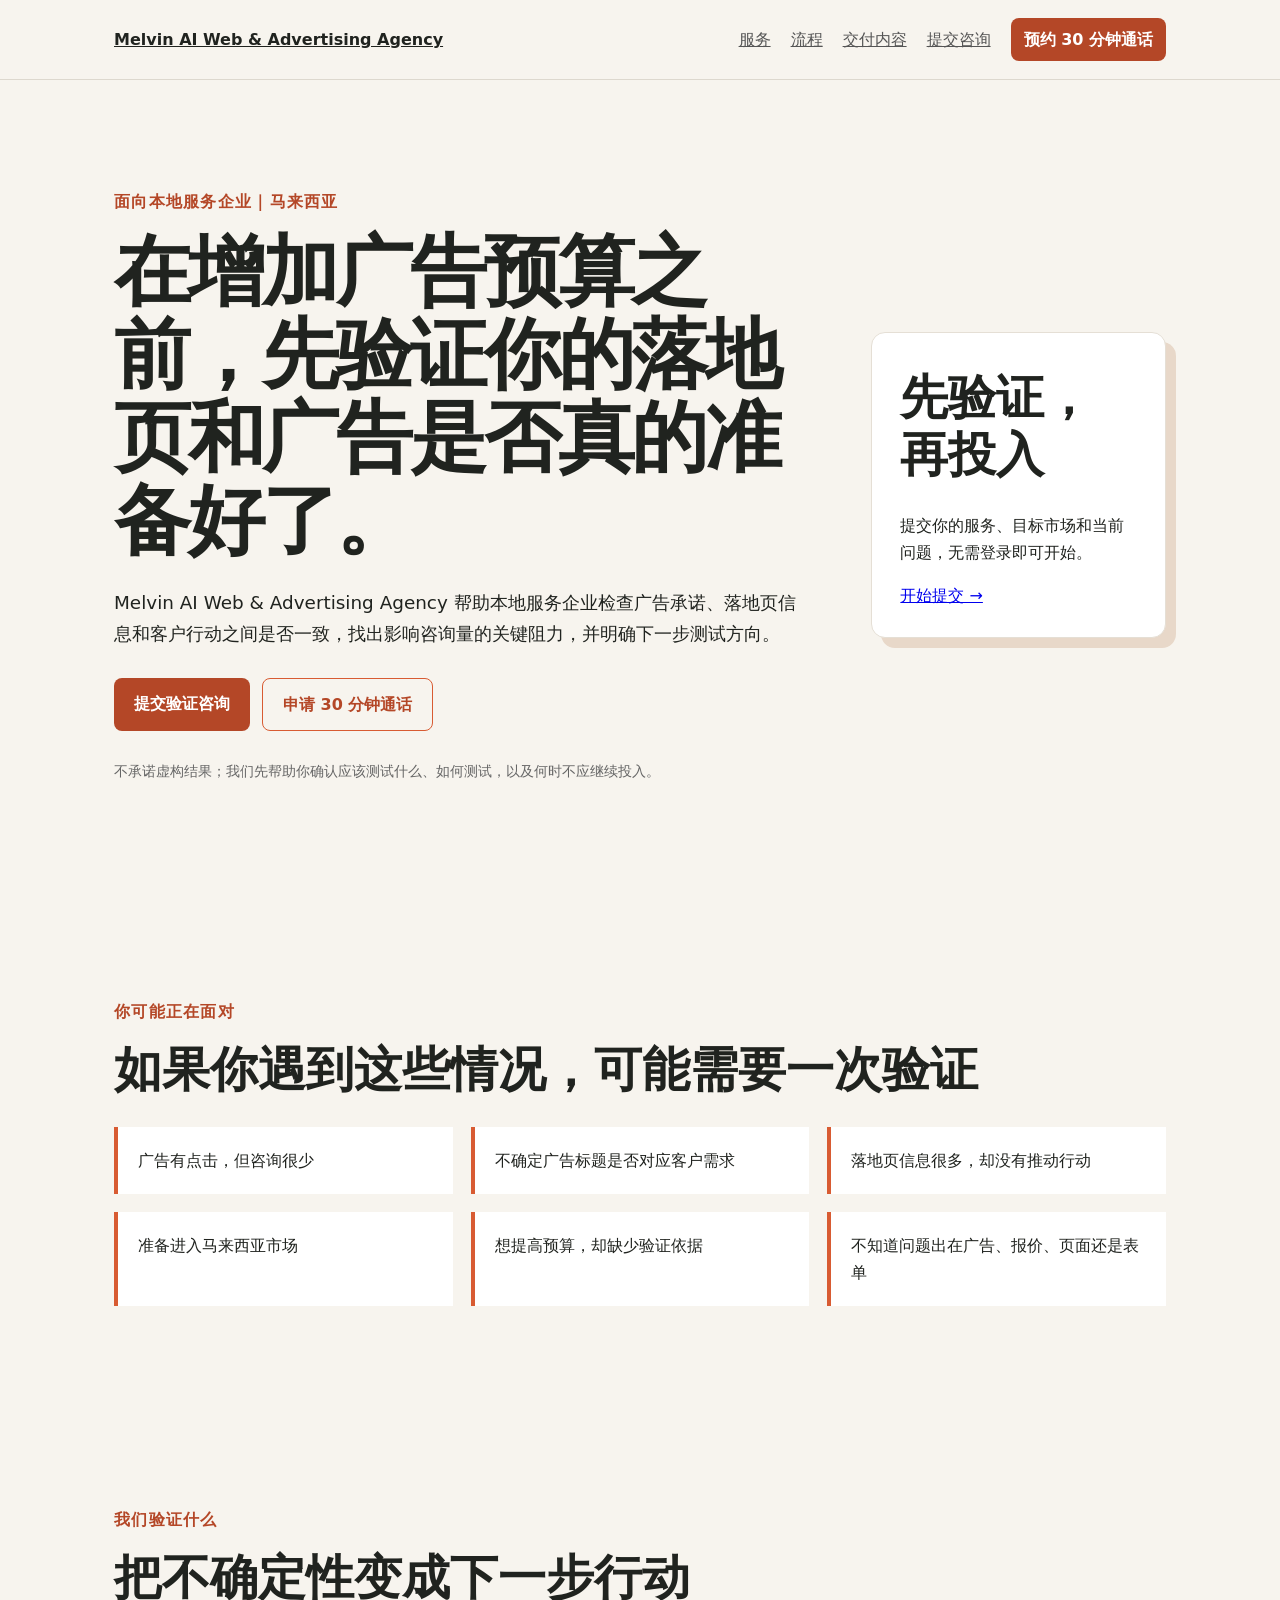
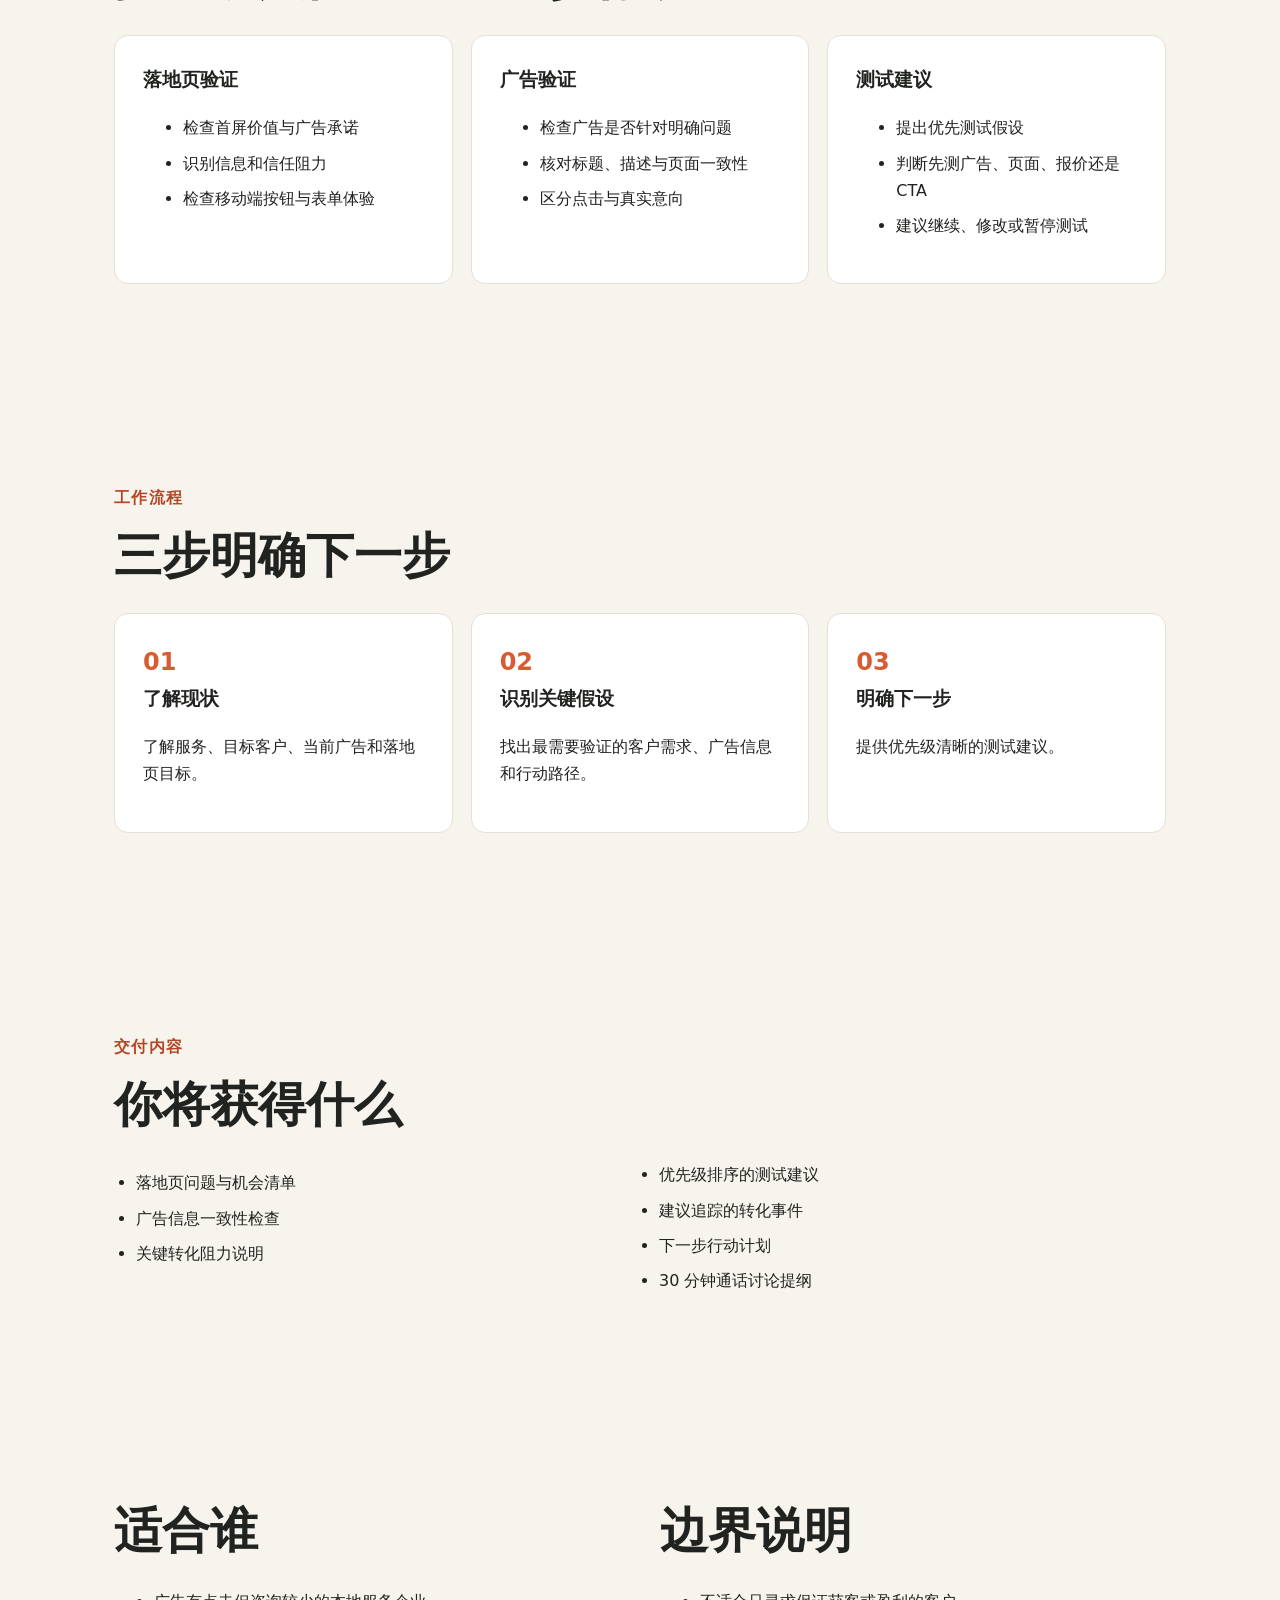
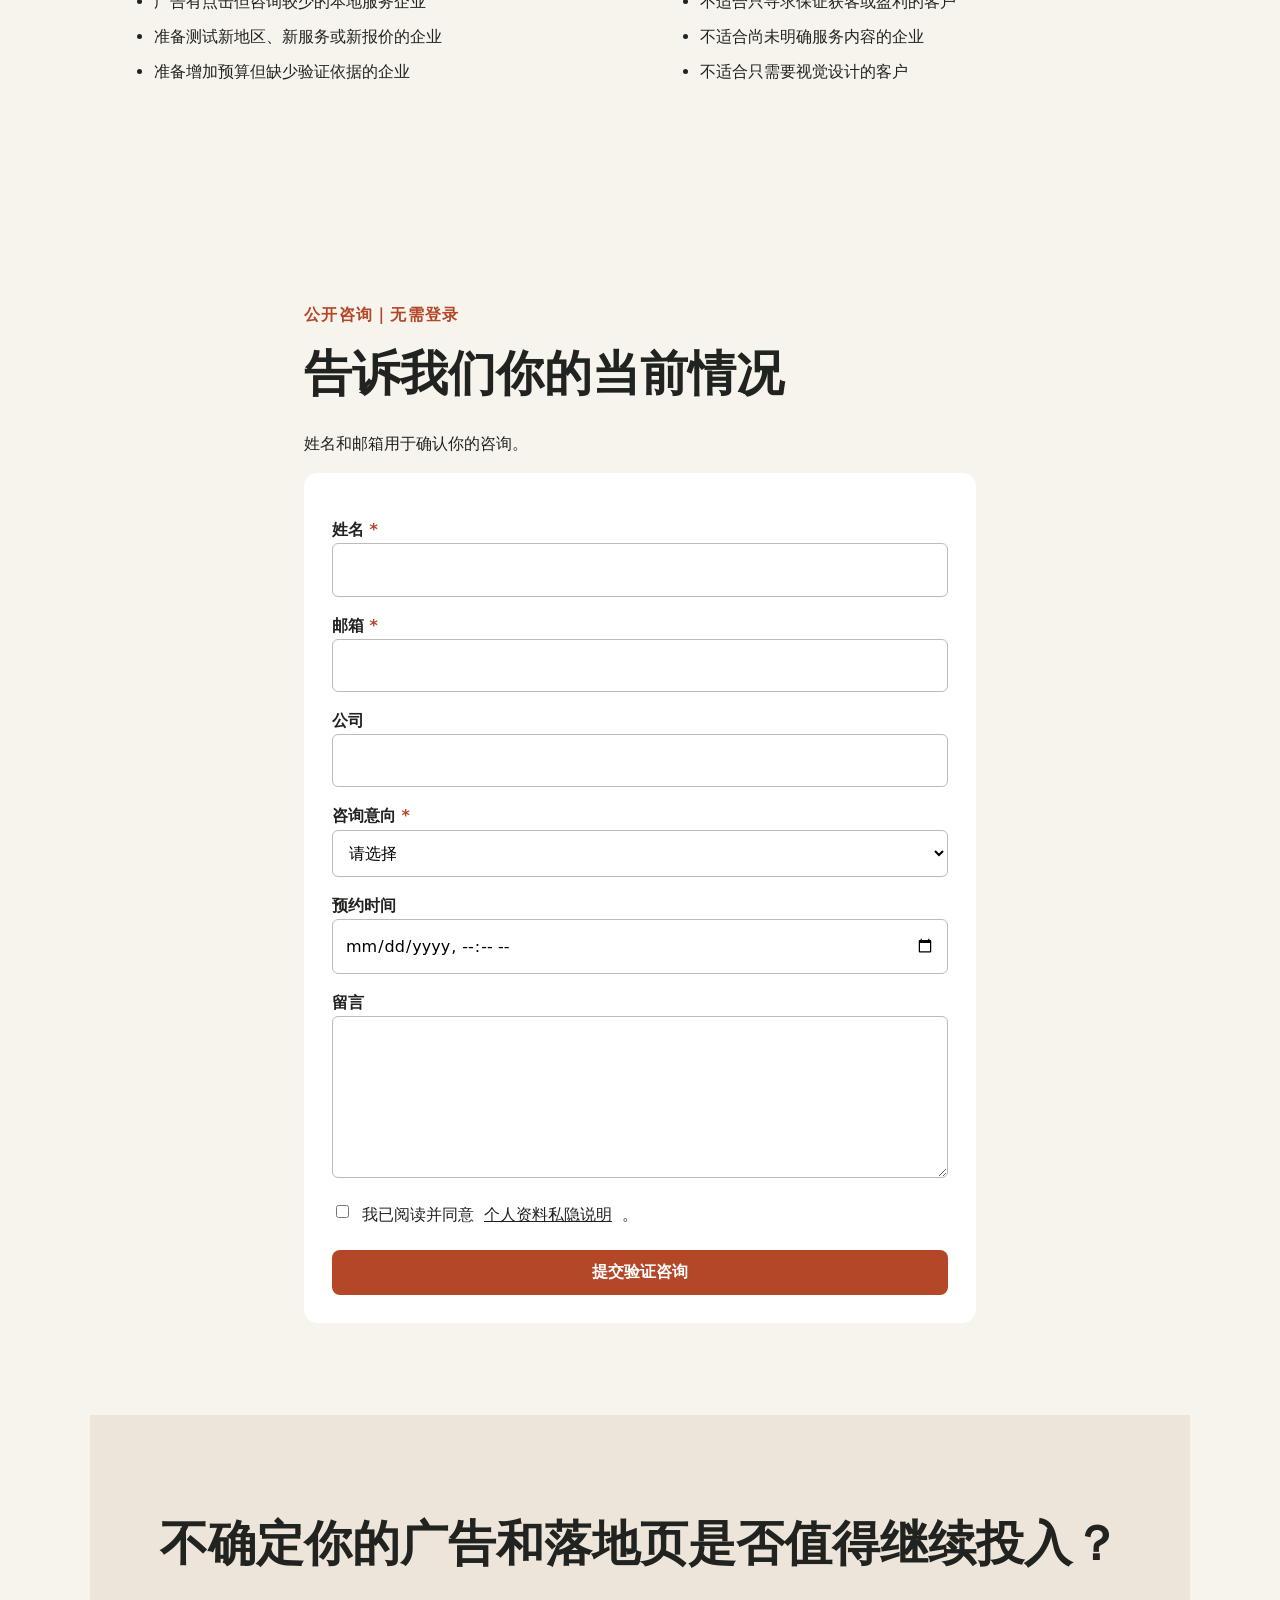
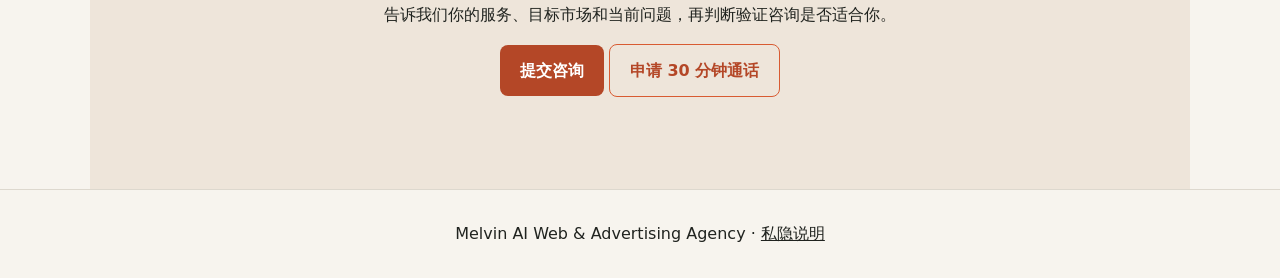
==== public_site/index.html @ 27727277 "feat: launch public lead experiment" ====
<!doctype html>
<html lang="zh-CN">
<head>
<meta charset="UTF-8">
<meta name="viewport" content="width=device-width, initial-scale=1">
<link rel="icon" href="data:,">
<meta name="robots" content="noindex, nofollow">
<title>Melvin AI Web & Advertising Agency</title>
<meta name="description" content="为马来西亚本地服务企业验证 Landing Page 与广告信息，提交咨询或申请 30 分钟通话。">
<link rel="stylesheet" href="styles.css">
</head>
<body>
<header><nav><a class="brand" href="#top">Melvin AI Web & Advertising Agency</a><div class="nav-links"><a href="#services">服务</a><a href="#process">流程</a><a href="#deliverables">交付内容</a><a href="#lead-form">提交咨询</a><a class="button small" data-lead-intent="booking" href="#lead-form">预约 30 分钟通话</a></div></nav></header>
<main id="top">
<section class="hero"><div><p class="eyebrow">面向本地服务企业｜马来西亚</p><h1>在增加广告预算之前，先验证你的落地页和广告是否真的准备好了。</h1><p class="lead">Melvin AI Web & Advertising Agency 帮助本地服务企业检查广告承诺、落地页信息和客户行动之间是否一致，找出影响咨询量的关键阻力，并明确下一步测试方向。</p><div class="actions"><a class="button" href="#lead-form">提交验证咨询</a><a class="button secondary" data-lead-intent="booking" href="#lead-form">申请 30 分钟通话</a></div><p class="note">不承诺虚构结果；我们先帮助你确认应该测试什么、如何测试，以及何时不应继续投入。</p></div><div class="hero-card"><h2>先验证，再投入</h2><p>提交你的服务、目标市场和当前问题，无需登录即可开始。</p><a href="#lead-form">开始提交 →</a></div></section>
<section><p class="eyebrow">你可能正在面对</p><h2>如果你遇到这些情况，可能需要一次验证</h2><div class="grid six"><div>广告有点击，但咨询很少</div><div>不确定广告标题是否对应客户需求</div><div>落地页信息很多，却没有推动行动</div><div>准备进入马来西亚市场</div><div>想提高预算，却缺少验证依据</div><div>不知道问题出在广告、报价、页面还是表单</div></div></section>
<section id="services"><p class="eyebrow">我们验证什么</p><h2>把不确定性变成下一步行动</h2><div class="grid three"><article><h3>落地页验证</h3><ul><li>检查首屏价值与广告承诺</li><li>识别信息和信任阻力</li><li>检查移动端按钮与表单体验</li></ul></article><article><h3>广告验证</h3><ul><li>检查广告是否针对明确问题</li><li>核对标题、描述与页面一致性</li><li>区分点击与真实意向</li></ul></article><article><h3>测试建议</h3><ul><li>提出优先测试假设</li><li>判断先测广告、页面、报价还是 CTA</li><li>建议继续、修改或暂停测试</li></ul></article></div></section>
<section id="process"><p class="eyebrow">工作流程</p><h2>三步明确下一步</h2><div class="grid three steps"><article><b>01</b><h3>了解现状</h3><p>了解服务、目标客户、当前广告和落地页目标。</p></article><article><b>02</b><h3>识别关键假设</h3><p>找出最需要验证的客户需求、广告信息和行动路径。</p></article><article><b>03</b><h3>明确下一步</h3><p>提供优先级清晰的测试建议。</p></article></div></section>
<section id="deliverables"><p class="eyebrow">交付内容</p><h2>你将获得什么</h2><ul class="checklist"><li>落地页问题与机会清单</li><li>广告信息一致性检查</li><li>关键转化阻力说明</li><li>优先级排序的测试建议</li><li>建议追踪的转化事件</li><li>下一步行动计划</li><li>30 分钟通话讨论提纲</li></ul></section>
<section><div class="split"><div><h2>适合谁</h2><ul><li>广告有点击但咨询较少的本地服务企业</li><li>准备测试新地区、新服务或新报价的企业</li><li>准备增加预算但缺少验证依据的企业</li></ul></div><div><h2>边界说明</h2><ul><li>不适合只寻求保证获客或盈利的客户</li><li>不适合尚未明确服务内容的企业</li><li>不适合只需要视觉设计的客户</li></ul></div></div></section>
<section class="form-section" id="contact"><p class="eyebrow">公开咨询｜无需登录</p><h2>告诉我们你的当前情况</h2><p>姓名和邮箱用于确认你的咨询。</p><form id="lead-form" action="https://formspree.io/f/mdeoppza" method="post"><label for="name">姓名 <span>*</span></label><input id="name" name="name" required><label for="email">邮箱 <span>*</span></label><input id="email" name="email" type="email" required><label for="company">公司</label><input id="company" name="company"><label for="intent">咨询意向 <span>*</span></label><select id="intent" name="intent" required><option value="">请选择</option><option value="project">提交验证咨询</option><option value="booking">申请 30 分钟通话</option></select><label for="preferred_time">预约时间</label><input id="preferred_time" name="preferred_time" type="datetime-local"><label for="message">留言</label><textarea id="message" name="message" rows="5"></textarea><div class="honeypot" aria-hidden="true"><label for="website">Website</label><input id="website" name="website" tabindex="-1" autocomplete="off"></div><label class="consent"><input name="privacy_consent" type="checkbox" value="accepted" required>我已阅读并同意<a href="privacy.html" target="_blank" rel="noopener">个人资料私隐说明</a>。</label><button type="submit">提交验证咨询</button><div role="status" aria-live="polite"></div></form></section>
<section class="bottom-cta"><h2>不确定你的广告和落地页是否值得继续投入？</h2><p>告诉我们你的服务、目标市场和当前问题，再判断验证咨询是否适合你。</p><a class="button" href="#lead-form">提交咨询</a> <a class="button secondary" data-lead-intent="booking" href="#lead-form">申请 30 分钟通话</a></section>
</main><footer>Melvin AI Web & Advertising Agency · <a href="privacy.html">私隐说明</a></footer><script src="script.js"></script>
</body></html>
---- public_site/styles.css ----
*{box-sizing:border-box}body{margin:0;background:#f7f4ee;color:#20231f;font:16px/1.7 system-ui,sans-serif}header{border-bottom:1px solid #ddd8ce;background:#f7f4ee;position:sticky;top:0;z-index:2}nav{max-width:1100px;margin:auto;padding:18px 24px;display:flex;justify-content:space-between;align-items:center;gap:20px}.brand{font-weight:800;color:#20231f}.nav-links{display:flex;align-items:center;gap:20px}.nav-links a:not(.button){color:#555}.button,button{display:inline-block;border:0;border-radius:8px;background:#b44727;color:#fff;padding:12px 20px;font-weight:700;text-decoration:none;cursor:pointer}.button.secondary{background:transparent;color:#b44727;border:1px solid #d85b32}.button.small{padding:8px 13px}main{max-width:1100px;margin:auto}section{padding:92px 24px}.hero{display:grid;grid-template-columns:1.4fr .6fr;gap:70px;align-items:center;min-height:650px}h1{font-size:clamp(2.4rem,6vw,5rem);line-height:1.08;margin:15px 0 24px;letter-spacing:-.04em}h2{font-size:clamp(1.8rem,4vw,3rem);line-height:1.2;margin:8px 0 28px}h3{margin-top:0}.lead{font-size:1.15rem;max-width:700px}.eyebrow{color:#b44727;font-weight:800;letter-spacing:.08em}.actions{display:flex;gap:12px;flex-wrap:wrap;margin:28px 0}.note{color:#666;font-size:.9rem}.hero-card,article{background:#fff;border:1px solid #e5dfd5;border-radius:14px;padding:28px}.hero-card{box-shadow:10px 10px 0 #e8d8c9}.grid{display:grid;gap:18px}.six{grid-template-columns:repeat(3,1fr)}.six div{padding:20px;border-left:4px solid #d85b32;background:#fff}.three{grid-template-columns:repeat(3,1fr)}li{margin:8px 0}.steps b{color:#d85b32;font-size:1.5rem}.checklist{columns:2;padding-left:22px}.split{display:grid;grid-template-columns:1fr 1fr;gap:40px}.form-section{max-width:720px;margin:auto}.form-section form,.privacy form{background:#fff;padding:28px;border-radius:14px}label{display:block;font-weight:700;margin-top:15px}label span{color:#b44727}input,select,textarea{width:100%;padding:12px;border:1px solid #bbb;border-radius:6px;font:inherit;background:#fff}button{margin-top:22px;width:100%;font-size:1rem}.honeypot{position:absolute;left:-10000px}.bottom-cta{text-align:center;background:#eee5da;max-width:none}footer{text-align:center;padding:30px;border-top:1px solid #ddd8ce}@media(max-width:760px){nav{align-items:flex-start}.nav-links{display:none}.hero,.split,.three,.six{grid-template-columns:1fr}.hero{padding-top:55px;min-height:auto}section{padding:65px 20px}.checklist{columns:1}h1{font-size:2.8rem}.actions .button{width:100%;text-align:center}}
.consent{display:flex;gap:10px;align-items:flex-start;font-weight:400}
.consent input{width:auto;margin-top:4px}
.consent a,footer a{color:inherit;text-decoration:underline}
.privacy{max-width:820px;margin:auto;padding:70px 24px}
.privacy section{padding:24px 0;border-bottom:1px solid #ddd8ce}
.privacy h2{margin-top:0}
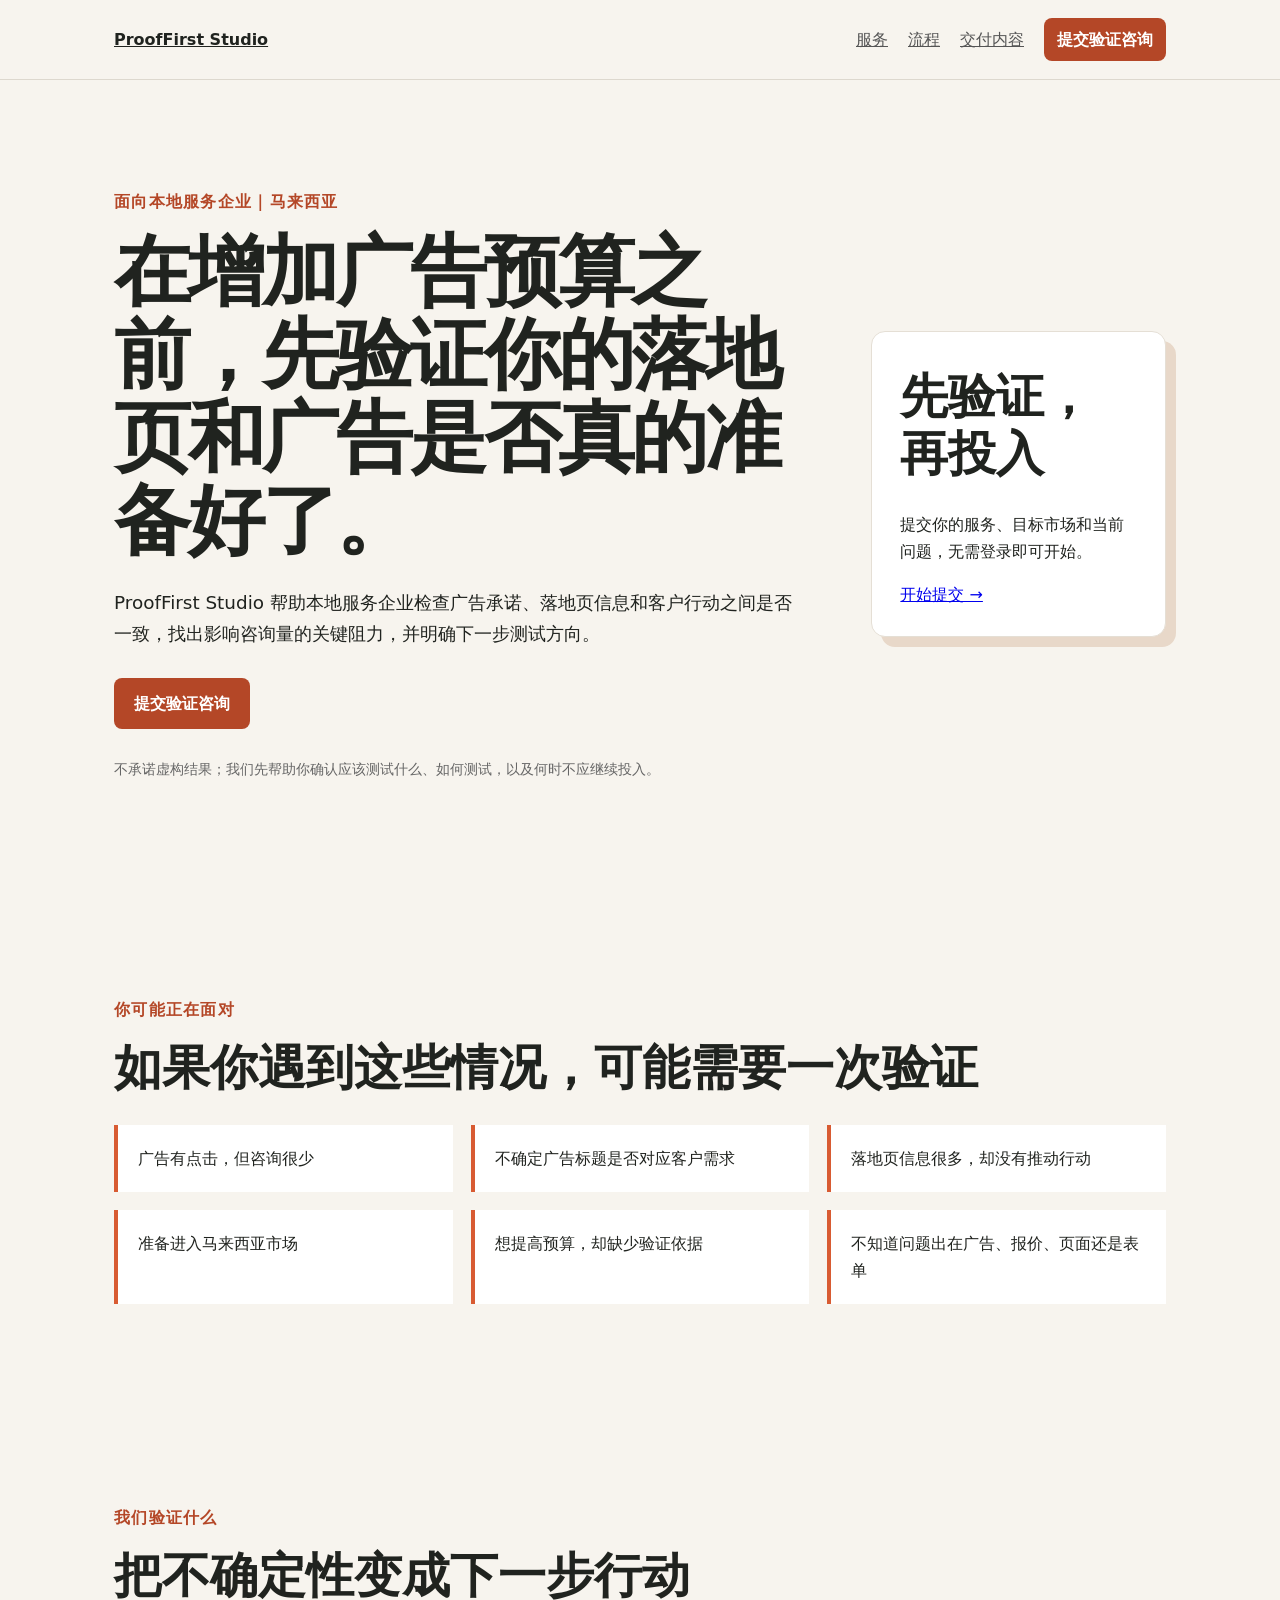
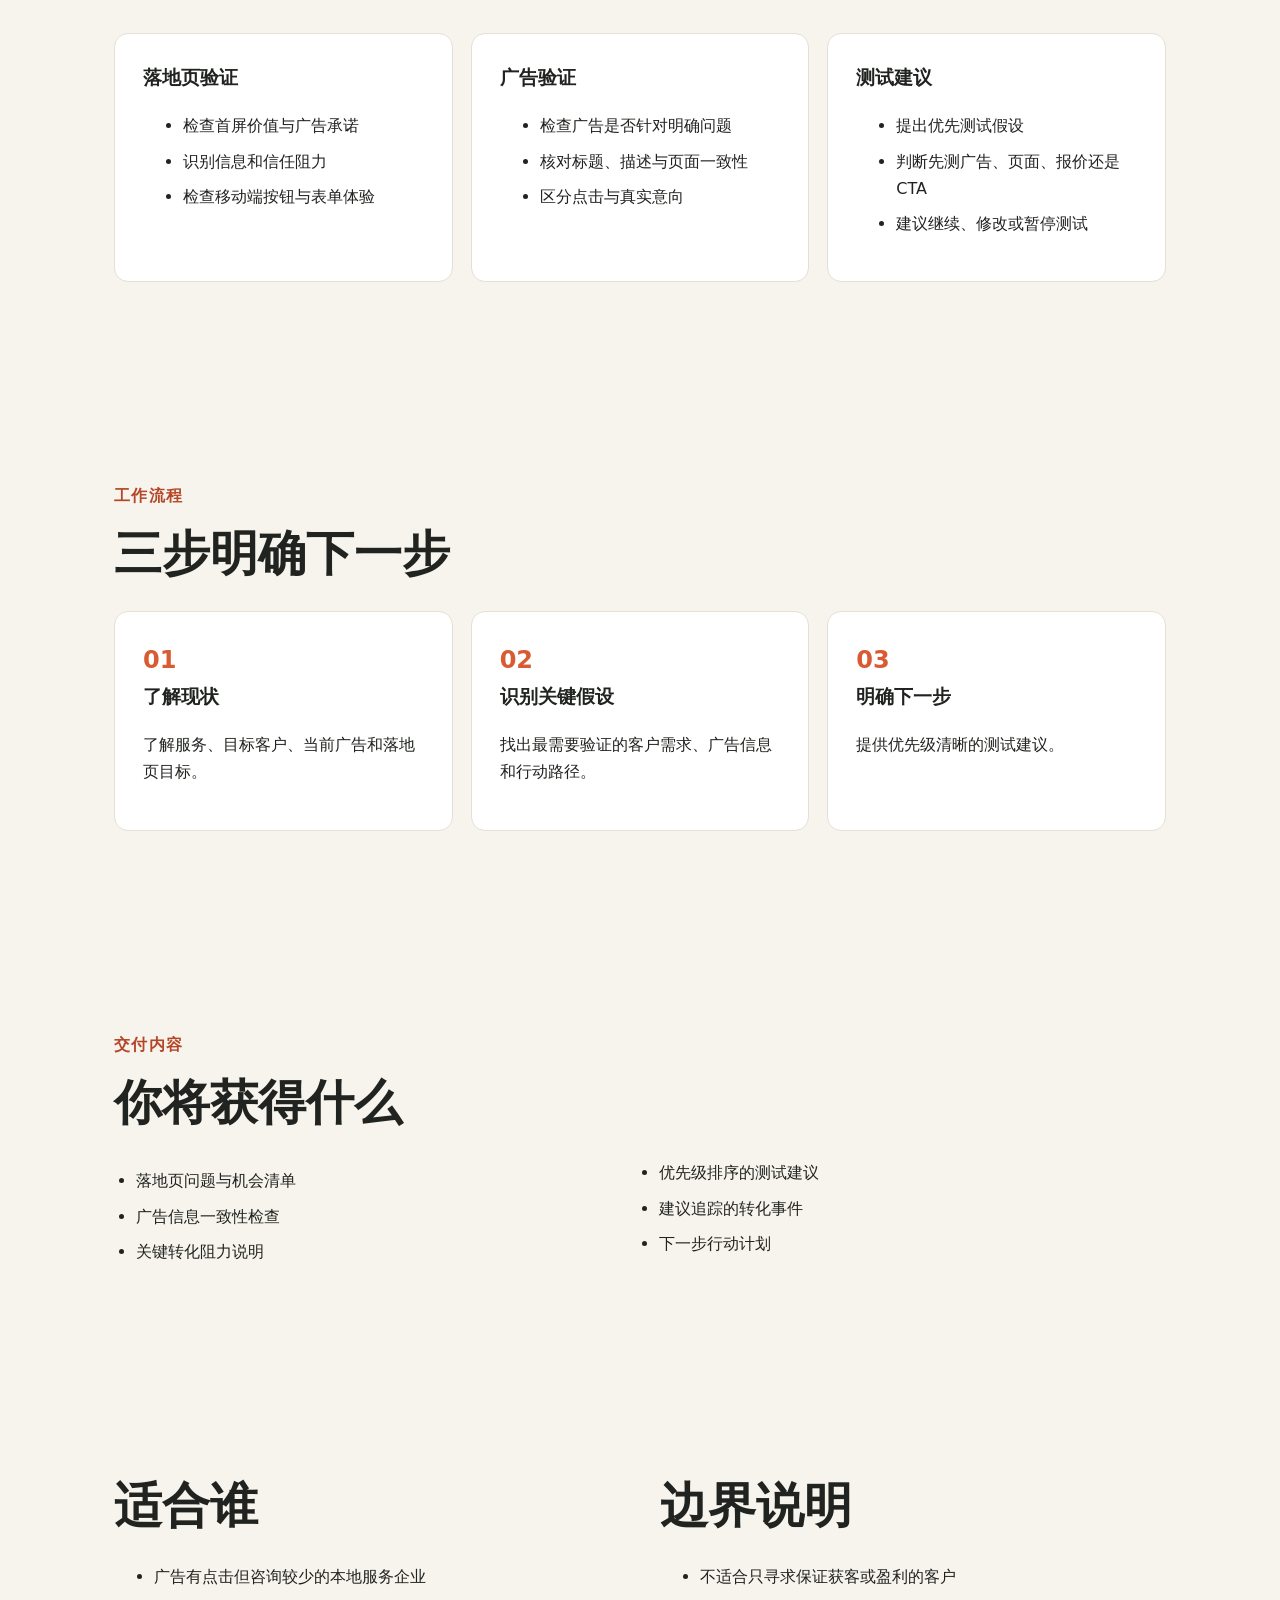
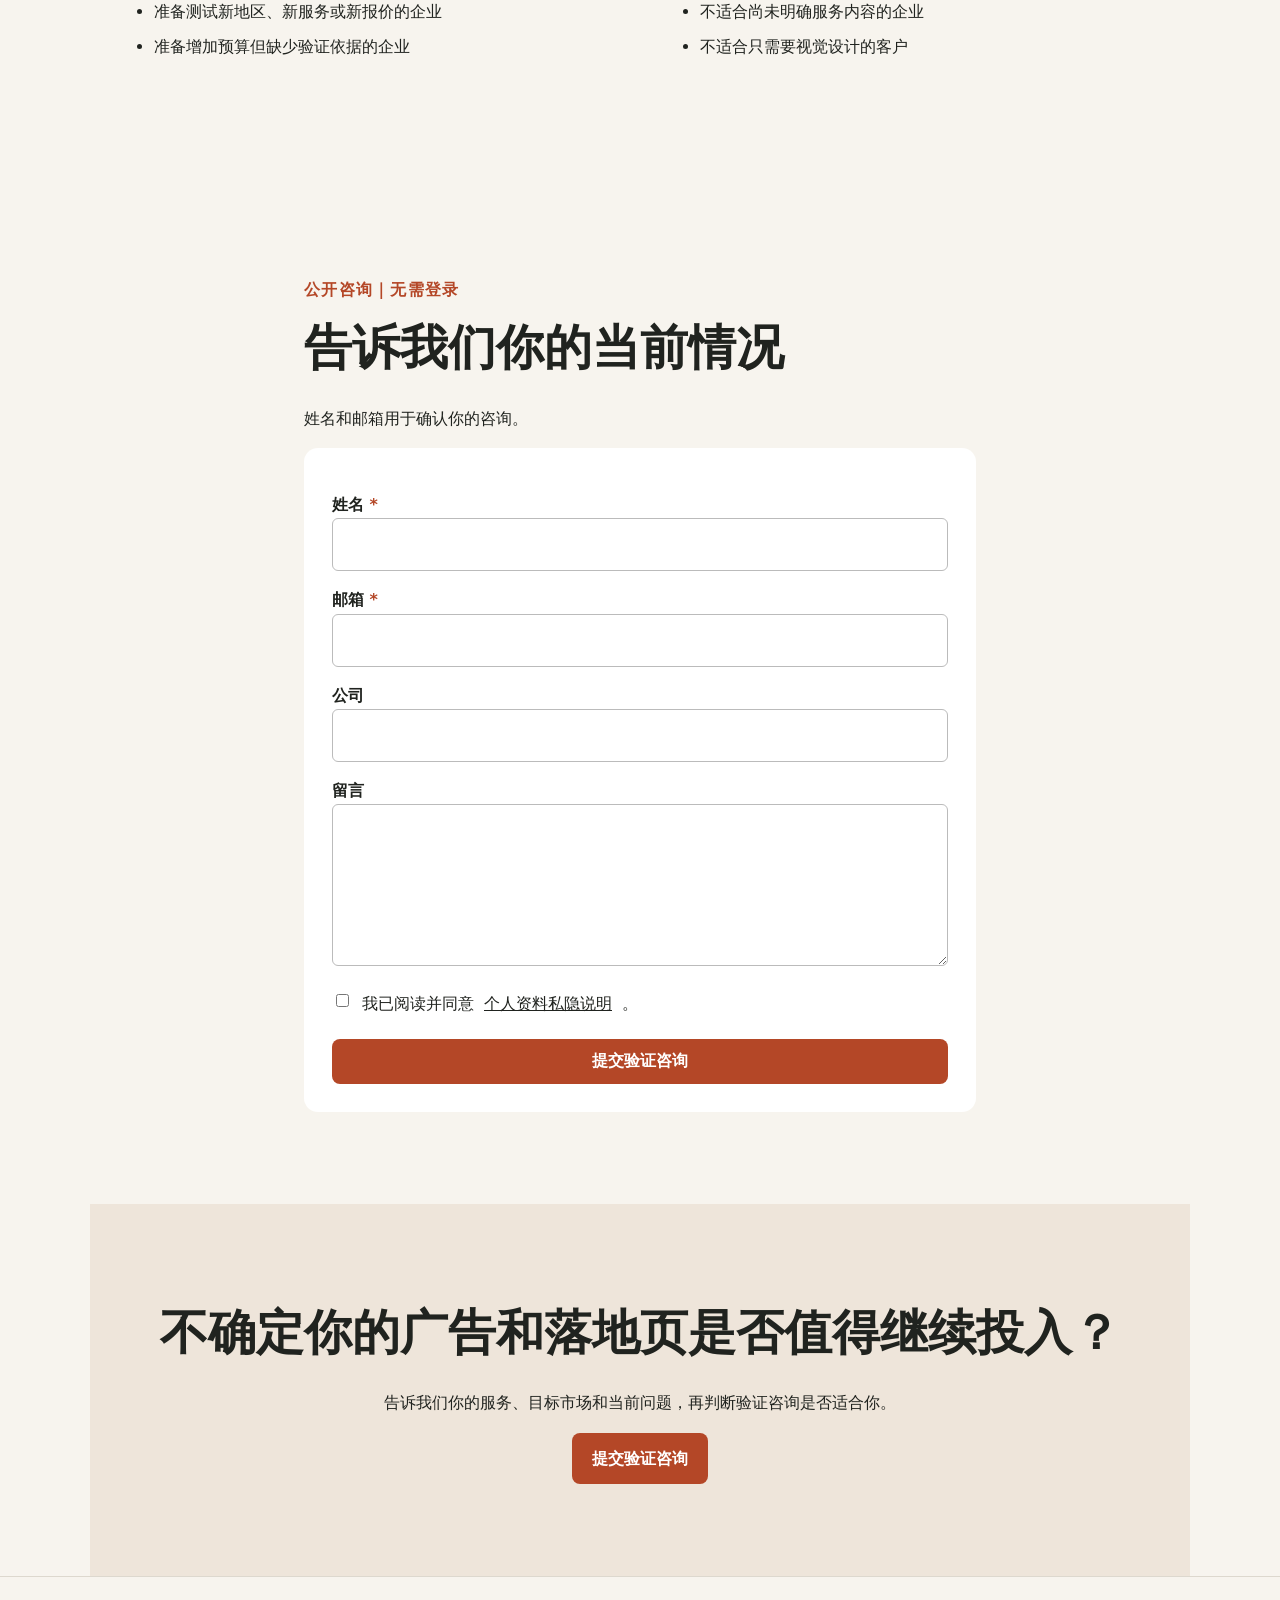
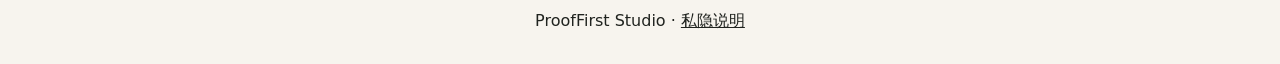
==== commit 37c18240: "feat: simplify public consultation flow" ====
--- a/public_site/index.html
+++ b/public_site/index.html
@@ -5,20 +5,20 @@
 <meta name="viewport" content="width=device-width, initial-scale=1">
 <link rel="icon" href="data:,">
 <meta name="robots" content="noindex, nofollow">
-<title>Melvin AI Web & Advertising Agency</title>
-<meta name="description" content="为马来西亚本地服务企业验证 Landing Page 与广告信息，提交咨询或申请 30 分钟通话。">
+<title>ProofFirst Studio</title>
+<meta name="description" content="为马来西亚本地服务企业验证 Landing Page 与广告信息，提交验证咨询。">
 <link rel="stylesheet" href="styles.css">
 </head>
 <body>
-<header><nav><a class="brand" href="#top">Melvin AI Web & Advertising Agency</a><div class="nav-links"><a href="#services">服务</a><a href="#process">流程</a><a href="#deliverables">交付内容</a><a href="#lead-form">提交咨询</a><a class="button small" data-lead-intent="booking" href="#lead-form">预约 30 分钟通话</a></div></nav></header>
+<header><nav><a class="brand" href="#top">ProofFirst Studio</a><div class="nav-links"><a href="#services">服务</a><a href="#process">流程</a><a href="#deliverables">交付内容</a><a class="button small" href="#lead-form">提交验证咨询</a></div></nav></header>
 <main id="top">
-<section class="hero"><div><p class="eyebrow">面向本地服务企业｜马来西亚</p><h1>在增加广告预算之前，先验证你的落地页和广告是否真的准备好了。</h1><p class="lead">Melvin AI Web & Advertising Agency 帮助本地服务企业检查广告承诺、落地页信息和客户行动之间是否一致，找出影响咨询量的关键阻力，并明确下一步测试方向。</p><div class="actions"><a class="button" href="#lead-form">提交验证咨询</a><a class="button secondary" data-lead-intent="booking" href="#lead-form">申请 30 分钟通话</a></div><p class="note">不承诺虚构结果；我们先帮助你确认应该测试什么、如何测试，以及何时不应继续投入。</p></div><div class="hero-card"><h2>先验证，再投入</h2><p>提交你的服务、目标市场和当前问题，无需登录即可开始。</p><a href="#lead-form">开始提交 →</a></div></section>
+<section class="hero"><div><p class="eyebrow">面向本地服务企业｜马来西亚</p><h1>在增加广告预算之前，先验证你的落地页和广告是否真的准备好了。</h1><p class="lead">ProofFirst Studio 帮助本地服务企业检查广告承诺、落地页信息和客户行动之间是否一致，找出影响咨询量的关键阻力，并明确下一步测试方向。</p><div class="actions"><a class="button" href="#lead-form">提交验证咨询</a></div><p class="note">不承诺虚构结果；我们先帮助你确认应该测试什么、如何测试，以及何时不应继续投入。</p></div><div class="hero-card"><h2>先验证，再投入</h2><p>提交你的服务、目标市场和当前问题，无需登录即可开始。</p><a href="#lead-form">开始提交 →</a></div></section>
 <section><p class="eyebrow">你可能正在面对</p><h2>如果你遇到这些情况，可能需要一次验证</h2><div class="grid six"><div>广告有点击，但咨询很少</div><div>不确定广告标题是否对应客户需求</div><div>落地页信息很多，却没有推动行动</div><div>准备进入马来西亚市场</div><div>想提高预算，却缺少验证依据</div><div>不知道问题出在广告、报价、页面还是表单</div></div></section>
 <section id="services"><p class="eyebrow">我们验证什么</p><h2>把不确定性变成下一步行动</h2><div class="grid three"><article><h3>落地页验证</h3><ul><li>检查首屏价值与广告承诺</li><li>识别信息和信任阻力</li><li>检查移动端按钮与表单体验</li></ul></article><article><h3>广告验证</h3><ul><li>检查广告是否针对明确问题</li><li>核对标题、描述与页面一致性</li><li>区分点击与真实意向</li></ul></article><article><h3>测试建议</h3><ul><li>提出优先测试假设</li><li>判断先测广告、页面、报价还是 CTA</li><li>建议继续、修改或暂停测试</li></ul></article></div></section>
 <section id="process"><p class="eyebrow">工作流程</p><h2>三步明确下一步</h2><div class="grid three steps"><article><b>01</b><h3>了解现状</h3><p>了解服务、目标客户、当前广告和落地页目标。</p></article><article><b>02</b><h3>识别关键假设</h3><p>找出最需要验证的客户需求、广告信息和行动路径。</p></article><article><b>03</b><h3>明确下一步</h3><p>提供优先级清晰的测试建议。</p></article></div></section>
-<section id="deliverables"><p class="eyebrow">交付内容</p><h2>你将获得什么</h2><ul class="checklist"><li>落地页问题与机会清单</li><li>广告信息一致性检查</li><li>关键转化阻力说明</li><li>优先级排序的测试建议</li><li>建议追踪的转化事件</li><li>下一步行动计划</li><li>30 分钟通话讨论提纲</li></ul></section>
+<section id="deliverables"><p class="eyebrow">交付内容</p><h2>你将获得什么</h2><ul class="checklist"><li>落地页问题与机会清单</li><li>广告信息一致性检查</li><li>关键转化阻力说明</li><li>优先级排序的测试建议</li><li>建议追踪的转化事件</li><li>下一步行动计划</li></ul></section>
 <section><div class="split"><div><h2>适合谁</h2><ul><li>广告有点击但咨询较少的本地服务企业</li><li>准备测试新地区、新服务或新报价的企业</li><li>准备增加预算但缺少验证依据的企业</li></ul></div><div><h2>边界说明</h2><ul><li>不适合只寻求保证获客或盈利的客户</li><li>不适合尚未明确服务内容的企业</li><li>不适合只需要视觉设计的客户</li></ul></div></div></section>
-<section class="form-section" id="contact"><p class="eyebrow">公开咨询｜无需登录</p><h2>告诉我们你的当前情况</h2><p>姓名和邮箱用于确认你的咨询。</p><form id="lead-form" action="https://formspree.io/f/mdeoppza" method="post"><label for="name">姓名 <span>*</span></label><input id="name" name="name" required><label for="email">邮箱 <span>*</span></label><input id="email" name="email" type="email" required><label for="company">公司</label><input id="company" name="company"><label for="intent">咨询意向 <span>*</span></label><select id="intent" name="intent" required><option value="">请选择</option><option value="project">提交验证咨询</option><option value="booking">申请 30 分钟通话</option></select><label for="preferred_time">预约时间</label><input id="preferred_time" name="preferred_time" type="datetime-local"><label for="message">留言</label><textarea id="message" name="message" rows="5"></textarea><div class="honeypot" aria-hidden="true"><label for="website">Website</label><input id="website" name="website" tabindex="-1" autocomplete="off"></div><label class="consent"><input name="privacy_consent" type="checkbox" value="accepted" required>我已阅读并同意<a href="privacy.html" target="_blank" rel="noopener">个人资料私隐说明</a>。</label><button type="submit">提交验证咨询</button><div role="status" aria-live="polite"></div></form></section>
-<section class="bottom-cta"><h2>不确定你的广告和落地页是否值得继续投入？</h2><p>告诉我们你的服务、目标市场和当前问题，再判断验证咨询是否适合你。</p><a class="button" href="#lead-form">提交咨询</a> <a class="button secondary" data-lead-intent="booking" href="#lead-form">申请 30 分钟通话</a></section>
-</main><footer>Melvin AI Web & Advertising Agency · <a href="privacy.html">私隐说明</a></footer><script src="script.js"></script>
+<section class="form-section" id="contact"><p class="eyebrow">公开咨询｜无需登录</p><h2>告诉我们你的当前情况</h2><p>姓名和邮箱用于确认你的咨询。</p><form id="lead-form" action="https://formspree.io/f/mdeoppza" method="post"><label for="name">姓名 <span>*</span></label><input id="name" name="name" required><label for="email">邮箱 <span>*</span></label><input id="email" name="email" type="email" required><label for="company">公司</label><input id="company" name="company"><input type="hidden" name="intent" value="project"><label for="message">留言</label><textarea id="message" name="message" rows="5"></textarea><div class="honeypot" aria-hidden="true"><label for="website">Website</label><input id="website" name="website" tabindex="-1" autocomplete="off"></div><label class="consent"><input name="privacy_consent" type="checkbox" value="accepted" required>我已阅读并同意<a href="privacy.html" target="_blank" rel="noopener">个人资料私隐说明</a>。</label><button type="submit">提交验证咨询</button><div role="status" aria-live="polite"></div></form></section>
+<section class="bottom-cta"><h2>不确定你的广告和落地页是否值得继续投入？</h2><p>告诉我们你的服务、目标市场和当前问题，再判断验证咨询是否适合你。</p><a class="button" href="#lead-form">提交验证咨询</a></section>
+</main><footer>ProofFirst Studio · <a href="privacy.html">私隐说明</a></footer><script src="script.js"></script>
 </body></html>
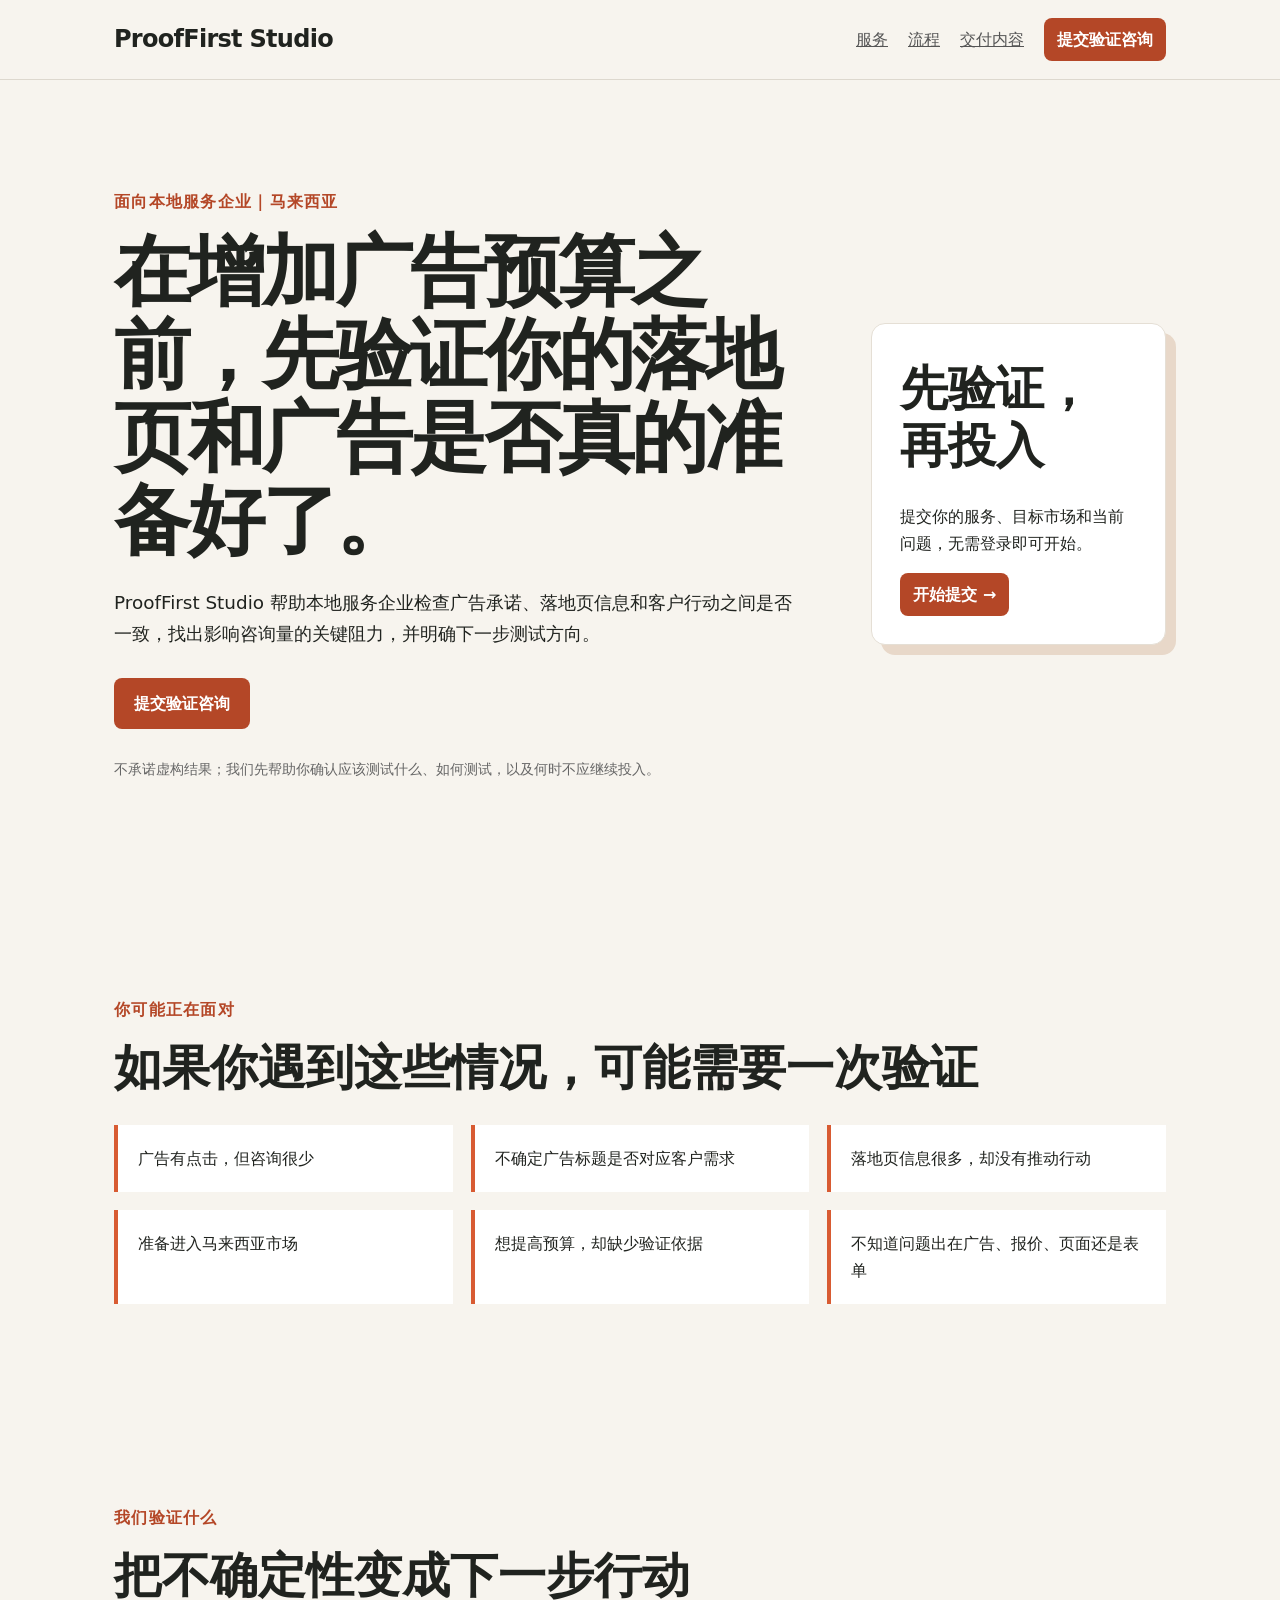
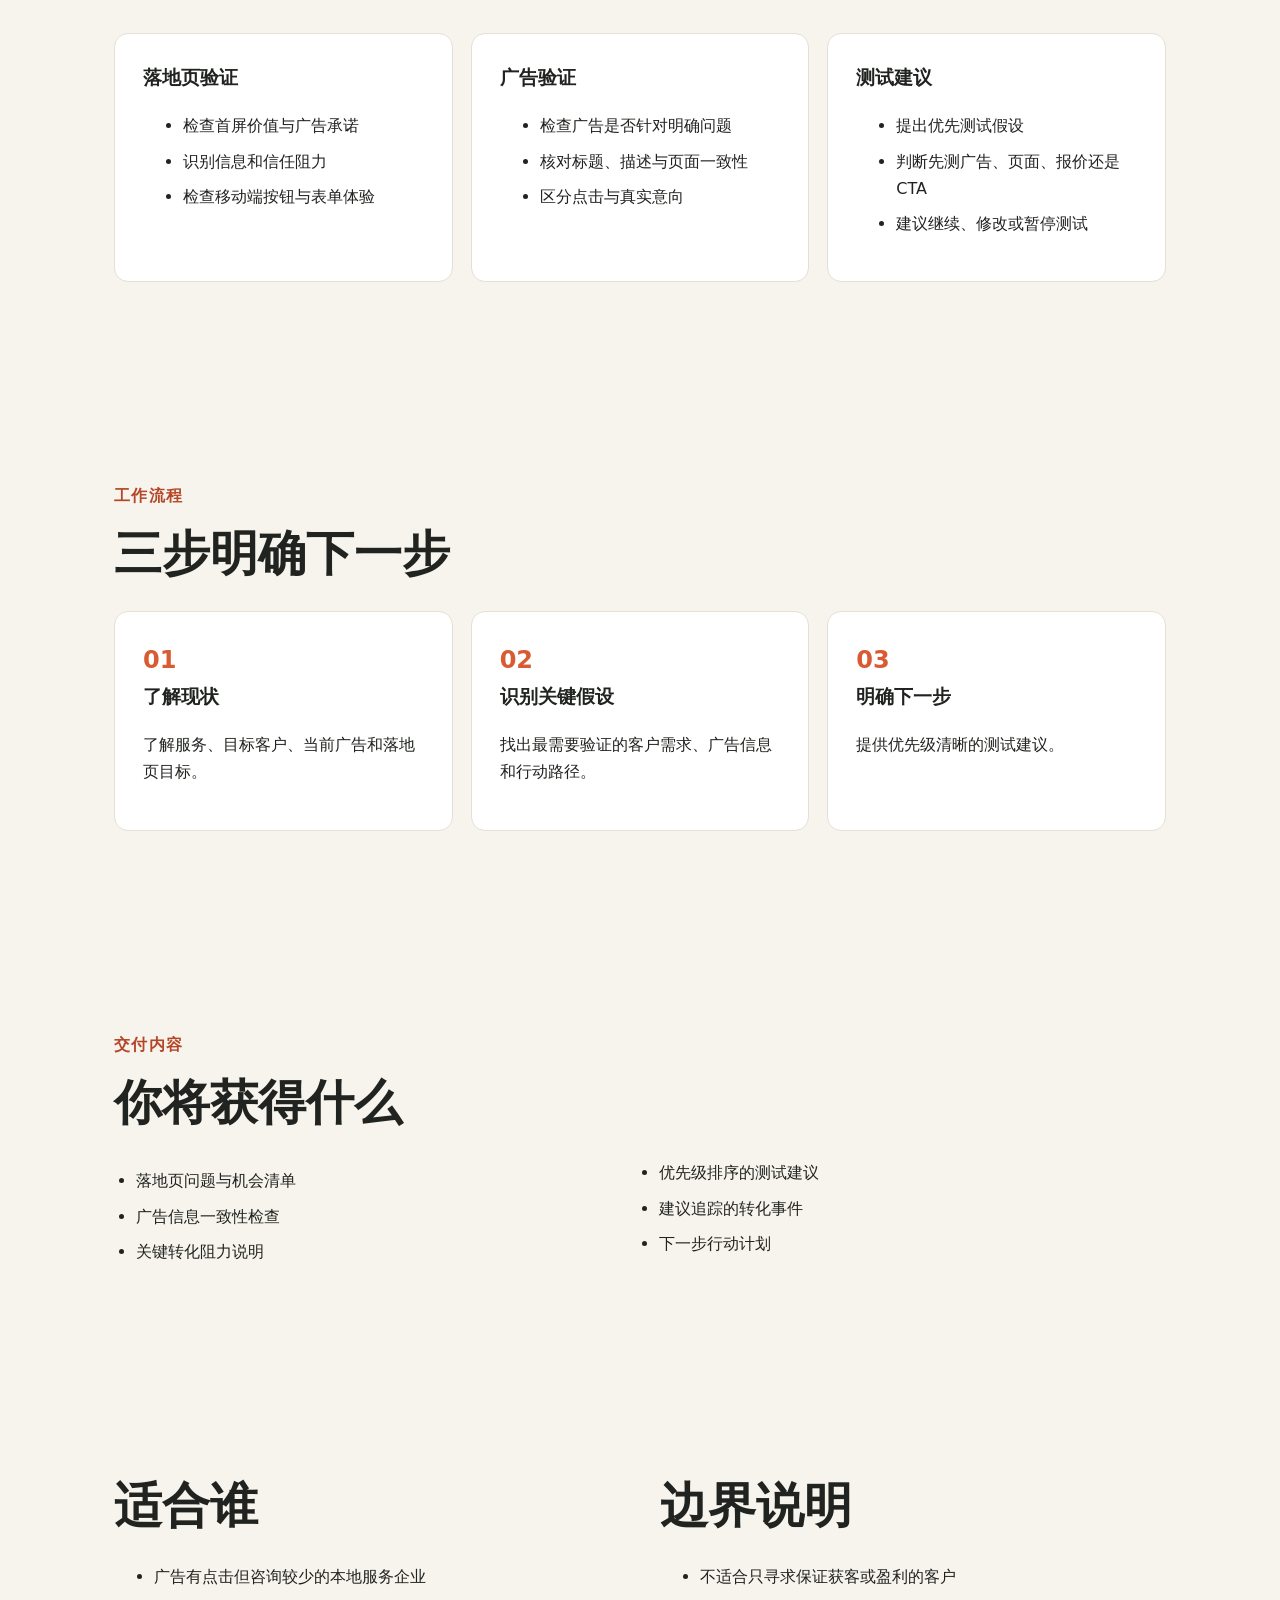
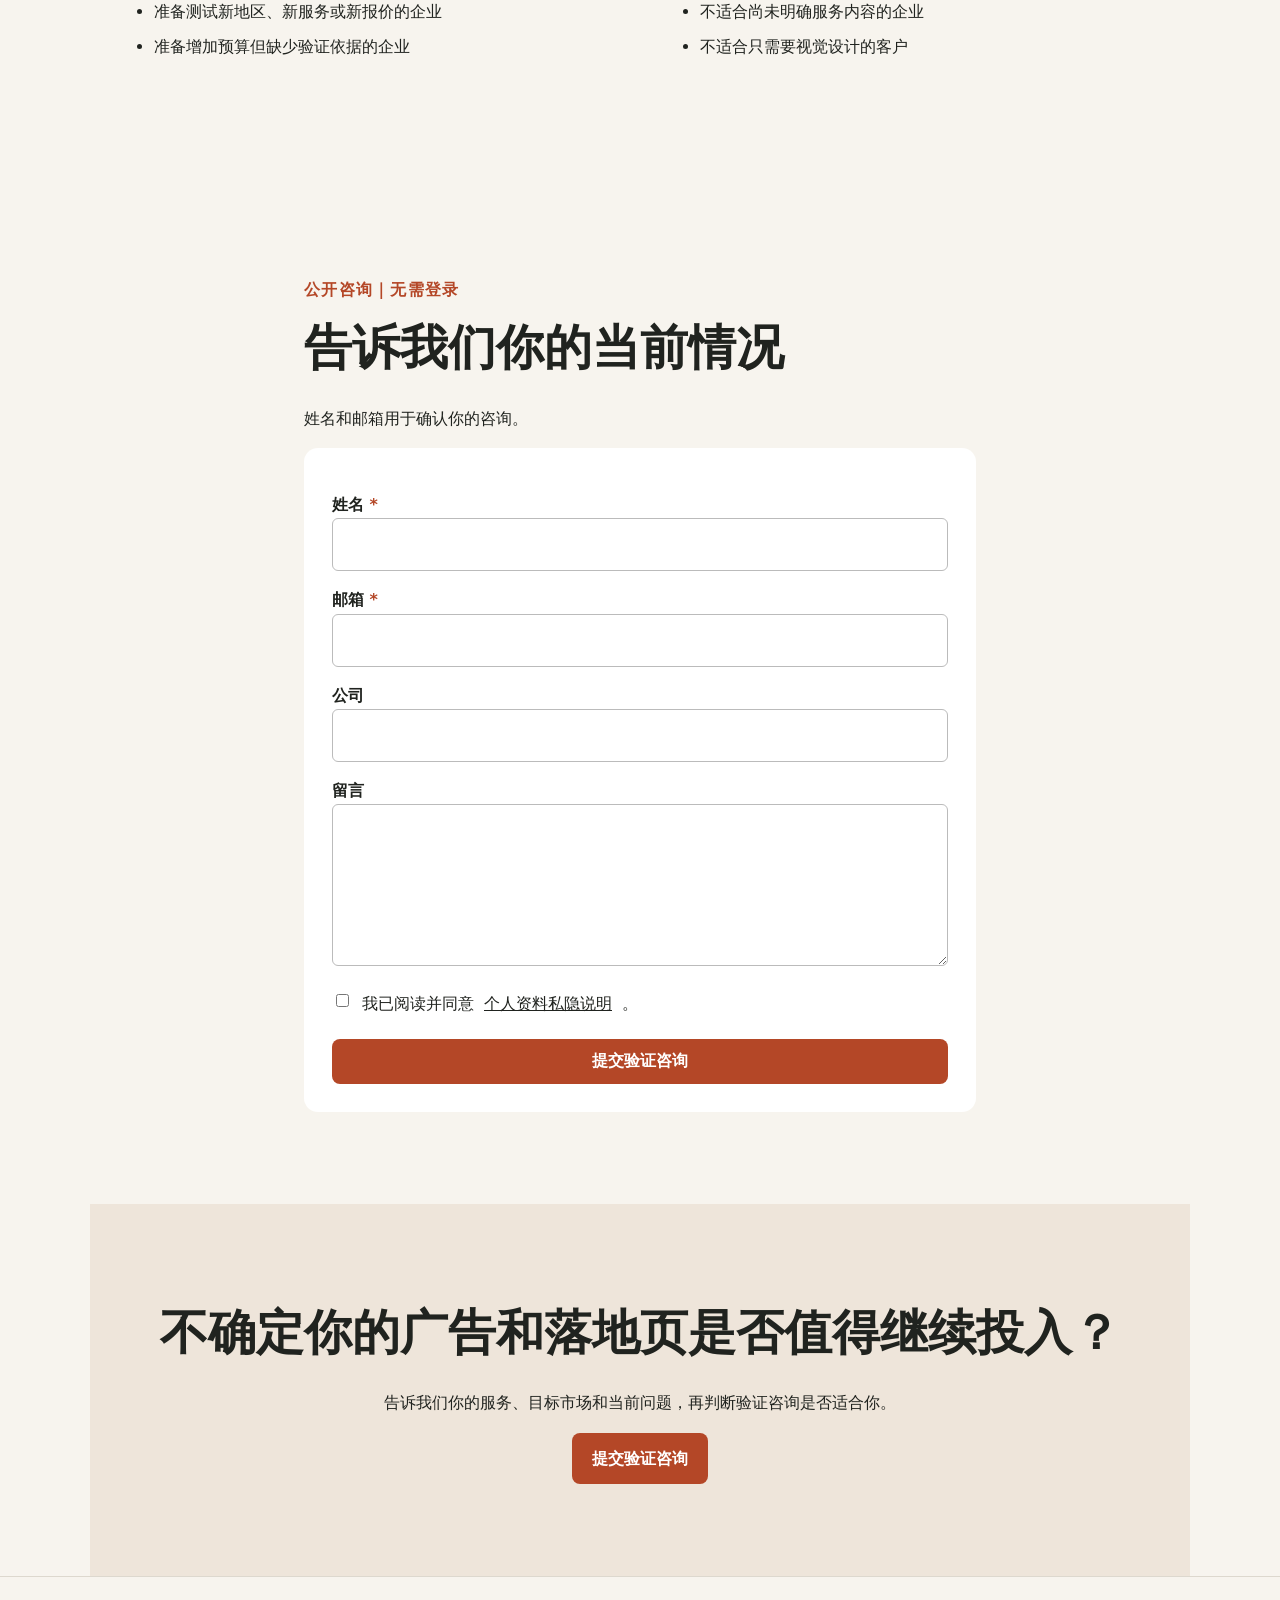
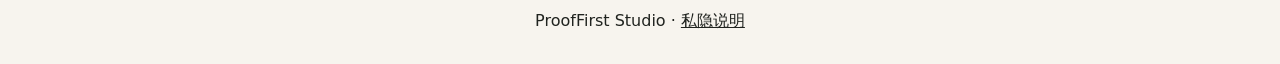
==== commit 0f1254b7: "style: polish public action links" ====
--- a/public_site/index.html
+++ b/public_site/index.html
@@ -12,7 +12,7 @@
 <body>
 <header><nav><a class="brand" href="#top">ProofFirst Studio</a><div class="nav-links"><a href="#services">服务</a><a href="#process">流程</a><a href="#deliverables">交付内容</a><a class="button small" href="#lead-form">提交验证咨询</a></div></nav></header>
 <main id="top">
-<section class="hero"><div><p class="eyebrow">面向本地服务企业｜马来西亚</p><h1>在增加广告预算之前，先验证你的落地页和广告是否真的准备好了。</h1><p class="lead">ProofFirst Studio 帮助本地服务企业检查广告承诺、落地页信息和客户行动之间是否一致，找出影响咨询量的关键阻力，并明确下一步测试方向。</p><div class="actions"><a class="button" href="#lead-form">提交验证咨询</a></div><p class="note">不承诺虚构结果；我们先帮助你确认应该测试什么、如何测试，以及何时不应继续投入。</p></div><div class="hero-card"><h2>先验证，再投入</h2><p>提交你的服务、目标市场和当前问题，无需登录即可开始。</p><a href="#lead-form">开始提交 →</a></div></section>
+<section class="hero"><div><p class="eyebrow">面向本地服务企业｜马来西亚</p><h1>在增加广告预算之前，先验证你的落地页和广告是否真的准备好了。</h1><p class="lead">ProofFirst Studio 帮助本地服务企业检查广告承诺、落地页信息和客户行动之间是否一致，找出影响咨询量的关键阻力，并明确下一步测试方向。</p><div class="actions"><a class="button" href="#lead-form">提交验证咨询</a></div><p class="note">不承诺虚构结果；我们先帮助你确认应该测试什么、如何测试，以及何时不应继续投入。</p></div><div class="hero-card"><h2>先验证，再投入</h2><p>提交你的服务、目标市场和当前问题，无需登录即可开始。</p><a class="button small" href="#lead-form">开始提交 →</a></div></section>
 <section><p class="eyebrow">你可能正在面对</p><h2>如果你遇到这些情况，可能需要一次验证</h2><div class="grid six"><div>广告有点击，但咨询很少</div><div>不确定广告标题是否对应客户需求</div><div>落地页信息很多，却没有推动行动</div><div>准备进入马来西亚市场</div><div>想提高预算，却缺少验证依据</div><div>不知道问题出在广告、报价、页面还是表单</div></div></section>
 <section id="services"><p class="eyebrow">我们验证什么</p><h2>把不确定性变成下一步行动</h2><div class="grid three"><article><h3>落地页验证</h3><ul><li>检查首屏价值与广告承诺</li><li>识别信息和信任阻力</li><li>检查移动端按钮与表单体验</li></ul></article><article><h3>广告验证</h3><ul><li>检查广告是否针对明确问题</li><li>核对标题、描述与页面一致性</li><li>区分点击与真实意向</li></ul></article><article><h3>测试建议</h3><ul><li>提出优先测试假设</li><li>判断先测广告、页面、报价还是 CTA</li><li>建议继续、修改或暂停测试</li></ul></article></div></section>
 <section id="process"><p class="eyebrow">工作流程</p><h2>三步明确下一步</h2><div class="grid three steps"><article><b>01</b><h3>了解现状</h3><p>了解服务、目标客户、当前广告和落地页目标。</p></article><article><b>02</b><h3>识别关键假设</h3><p>找出最需要验证的客户需求、广告信息和行动路径。</p></article><article><b>03</b><h3>明确下一步</h3><p>提供优先级清晰的测试建议。</p></article></div></section>
--- a/public_site/styles.css
+++ b/public_site/styles.css
@@ -1,4 +1,4 @@
-*{box-sizing:border-box}body{margin:0;background:#f7f4ee;color:#20231f;font:16px/1.7 system-ui,sans-serif}header{border-bottom:1px solid #ddd8ce;background:#f7f4ee;position:sticky;top:0;z-index:2}nav{max-width:1100px;margin:auto;padding:18px 24px;display:flex;justify-content:space-between;align-items:center;gap:20px}.brand{font-weight:800;color:#20231f}.nav-links{display:flex;align-items:center;gap:20px}.nav-links a:not(.button){color:#555}.button,button{display:inline-block;border:0;border-radius:8px;background:#b44727;color:#fff;padding:12px 20px;font-weight:700;text-decoration:none;cursor:pointer}.button.secondary{background:transparent;color:#b44727;border:1px solid #d85b32}.button.small{padding:8px 13px}main{max-width:1100px;margin:auto}section{padding:92px 24px}.hero{display:grid;grid-template-columns:1.4fr .6fr;gap:70px;align-items:center;min-height:650px}h1{font-size:clamp(2.4rem,6vw,5rem);line-height:1.08;margin:15px 0 24px;letter-spacing:-.04em}h2{font-size:clamp(1.8rem,4vw,3rem);line-height:1.2;margin:8px 0 28px}h3{margin-top:0}.lead{font-size:1.15rem;max-width:700px}.eyebrow{color:#b44727;font-weight:800;letter-spacing:.08em}.actions{display:flex;gap:12px;flex-wrap:wrap;margin:28px 0}.note{color:#666;font-size:.9rem}.hero-card,article{background:#fff;border:1px solid #e5dfd5;border-radius:14px;padding:28px}.hero-card{box-shadow:10px 10px 0 #e8d8c9}.grid{display:grid;gap:18px}.six{grid-template-columns:repeat(3,1fr)}.six div{padding:20px;border-left:4px solid #d85b32;background:#fff}.three{grid-template-columns:repeat(3,1fr)}li{margin:8px 0}.steps b{color:#d85b32;font-size:1.5rem}.checklist{columns:2;padding-left:22px}.split{display:grid;grid-template-columns:1fr 1fr;gap:40px}.form-section{max-width:720px;margin:auto}.form-section form,.privacy form{background:#fff;padding:28px;border-radius:14px}label{display:block;font-weight:700;margin-top:15px}label span{color:#b44727}input,select,textarea{width:100%;padding:12px;border:1px solid #bbb;border-radius:6px;font:inherit;background:#fff}button{margin-top:22px;width:100%;font-size:1rem}.honeypot{position:absolute;left:-10000px}.bottom-cta{text-align:center;background:#eee5da;max-width:none}footer{text-align:center;padding:30px;border-top:1px solid #ddd8ce}@media(max-width:760px){nav{align-items:flex-start}.nav-links{display:none}.hero,.split,.three,.six{grid-template-columns:1fr}.hero{padding-top:55px;min-height:auto}section{padding:65px 20px}.checklist{columns:1}h1{font-size:2.8rem}.actions .button{width:100%;text-align:center}}
+*{box-sizing:border-box}body{margin:0;background:#f7f4ee;color:#20231f;font:16px/1.7 system-ui,sans-serif}header{border-bottom:1px solid #ddd8ce;background:#f7f4ee;position:sticky;top:0;z-index:2}nav{max-width:1100px;margin:auto;padding:18px 24px;display:flex;justify-content:space-between;align-items:center;gap:20px}.brand{font-size:1.5rem;font-weight:800;letter-spacing:-.03em;color:#20231f;text-decoration:none}.nav-links{display:flex;align-items:center;gap:20px}.nav-links a:not(.button){color:#555}.button,button{display:inline-block;border:0;border-radius:8px;background:#b44727;color:#fff;padding:12px 20px;font-weight:700;text-decoration:none;cursor:pointer}.button.secondary{background:transparent;color:#b44727;border:1px solid #d85b32}.button.small{padding:8px 13px}main{max-width:1100px;margin:auto}section{padding:92px 24px}.hero{display:grid;grid-template-columns:1.4fr .6fr;gap:70px;align-items:center;min-height:650px}h1{font-size:clamp(2.4rem,6vw,5rem);line-height:1.08;margin:15px 0 24px;letter-spacing:-.04em}h2{font-size:clamp(1.8rem,4vw,3rem);line-height:1.2;margin:8px 0 28px}h3{margin-top:0}.lead{font-size:1.15rem;max-width:700px}.eyebrow{color:#b44727;font-weight:800;letter-spacing:.08em}.actions{display:flex;gap:12px;flex-wrap:wrap;margin:28px 0}.note{color:#666;font-size:.9rem}.hero-card,article{background:#fff;border:1px solid #e5dfd5;border-radius:14px;padding:28px}.hero-card{box-shadow:10px 10px 0 #e8d8c9}.grid{display:grid;gap:18px}.six{grid-template-columns:repeat(3,1fr)}.six div{padding:20px;border-left:4px solid #d85b32;background:#fff}.three{grid-template-columns:repeat(3,1fr)}li{margin:8px 0}.steps b{color:#d85b32;font-size:1.5rem}.checklist{columns:2;padding-left:22px}.split{display:grid;grid-template-columns:1fr 1fr;gap:40px}.form-section{max-width:720px;margin:auto}.form-section form,.privacy form{background:#fff;padding:28px;border-radius:14px}label{display:block;font-weight:700;margin-top:15px}label span{color:#b44727}input,select,textarea{width:100%;padding:12px;border:1px solid #bbb;border-radius:6px;font:inherit;background:#fff}button{margin-top:22px;width:100%;font-size:1rem}.honeypot{position:absolute;left:-10000px}.bottom-cta{text-align:center;background:#eee5da;max-width:none}footer{text-align:center;padding:30px;border-top:1px solid #ddd8ce}@media(max-width:760px){nav{align-items:flex-start}.nav-links{display:none}.hero,.split,.three,.six{grid-template-columns:1fr}.hero{padding-top:55px;min-height:auto}section{padding:65px 20px}.checklist{columns:1}h1{font-size:2.8rem}.actions .button{width:100%;text-align:center}}
 .consent{display:flex;gap:10px;align-items:flex-start;font-weight:400}
 .consent input{width:auto;margin-top:4px}
 .consent a,footer a{color:inherit;text-decoration:underline}
